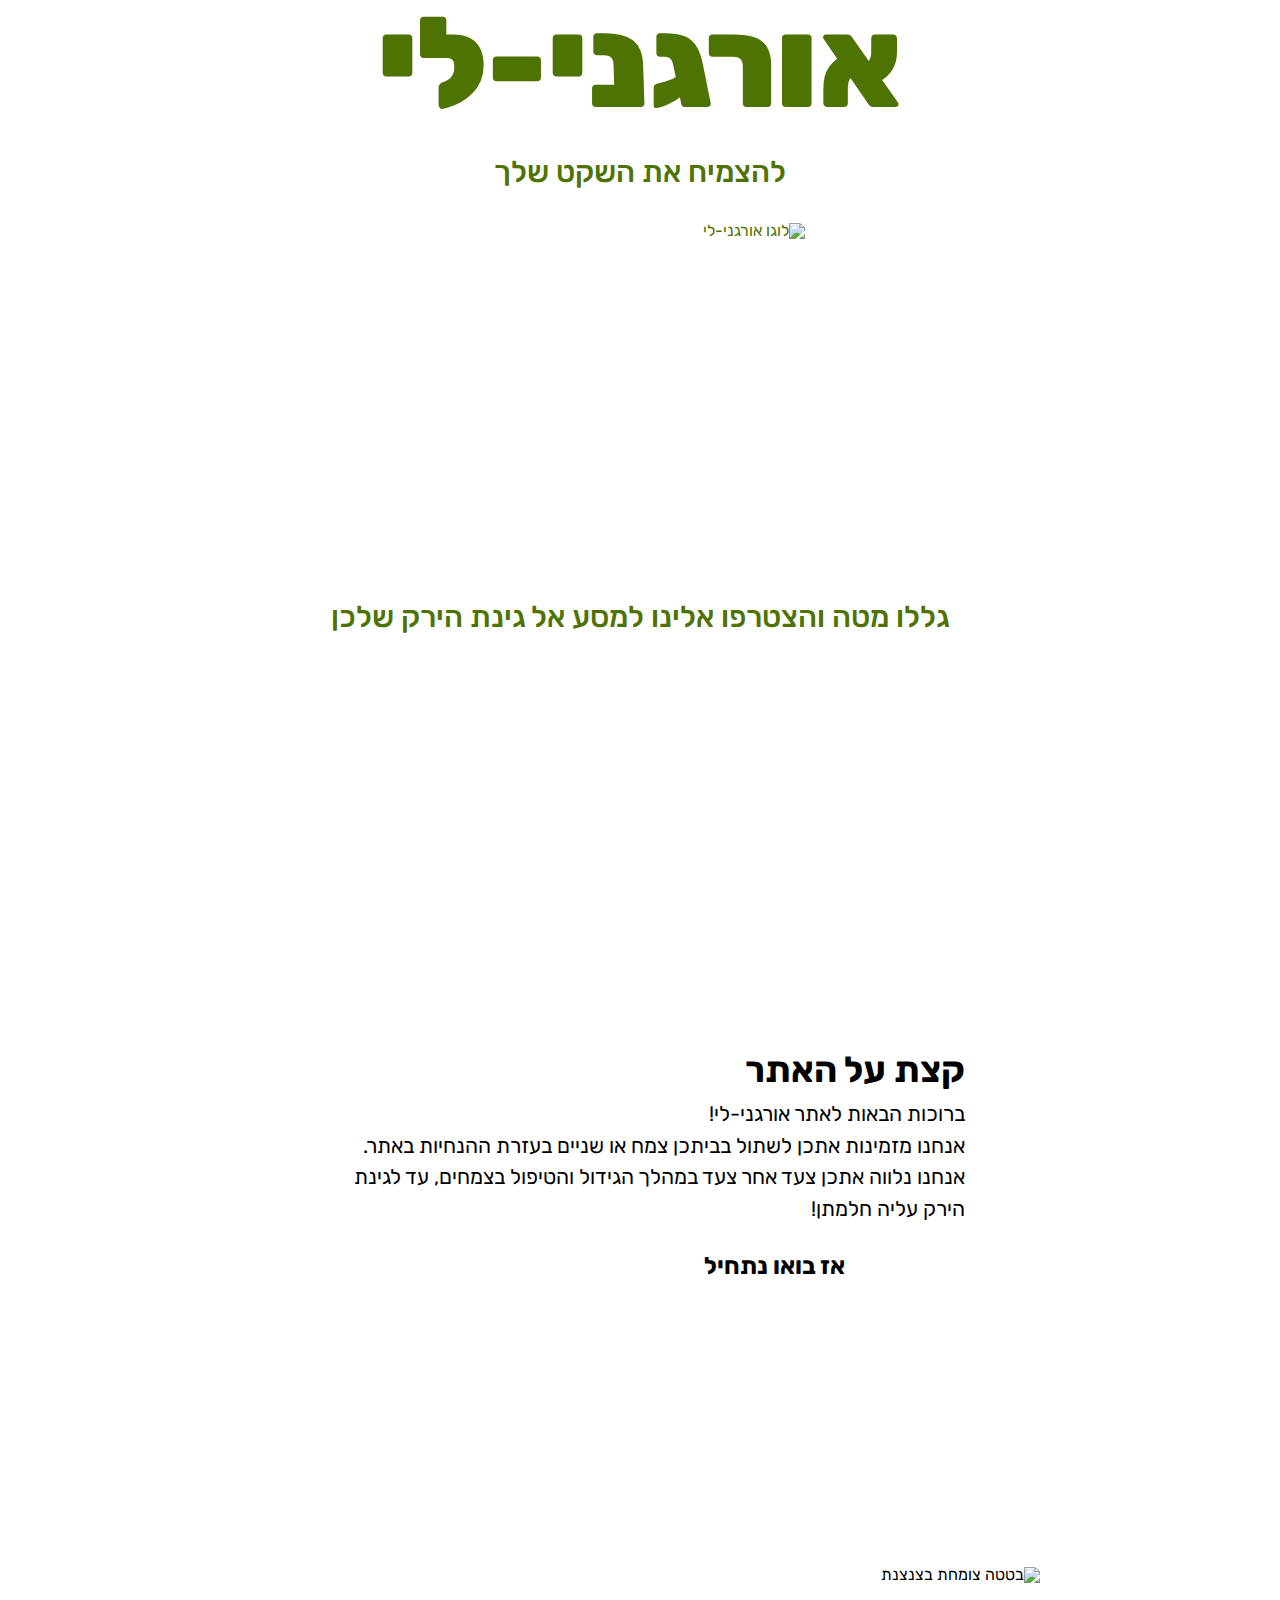
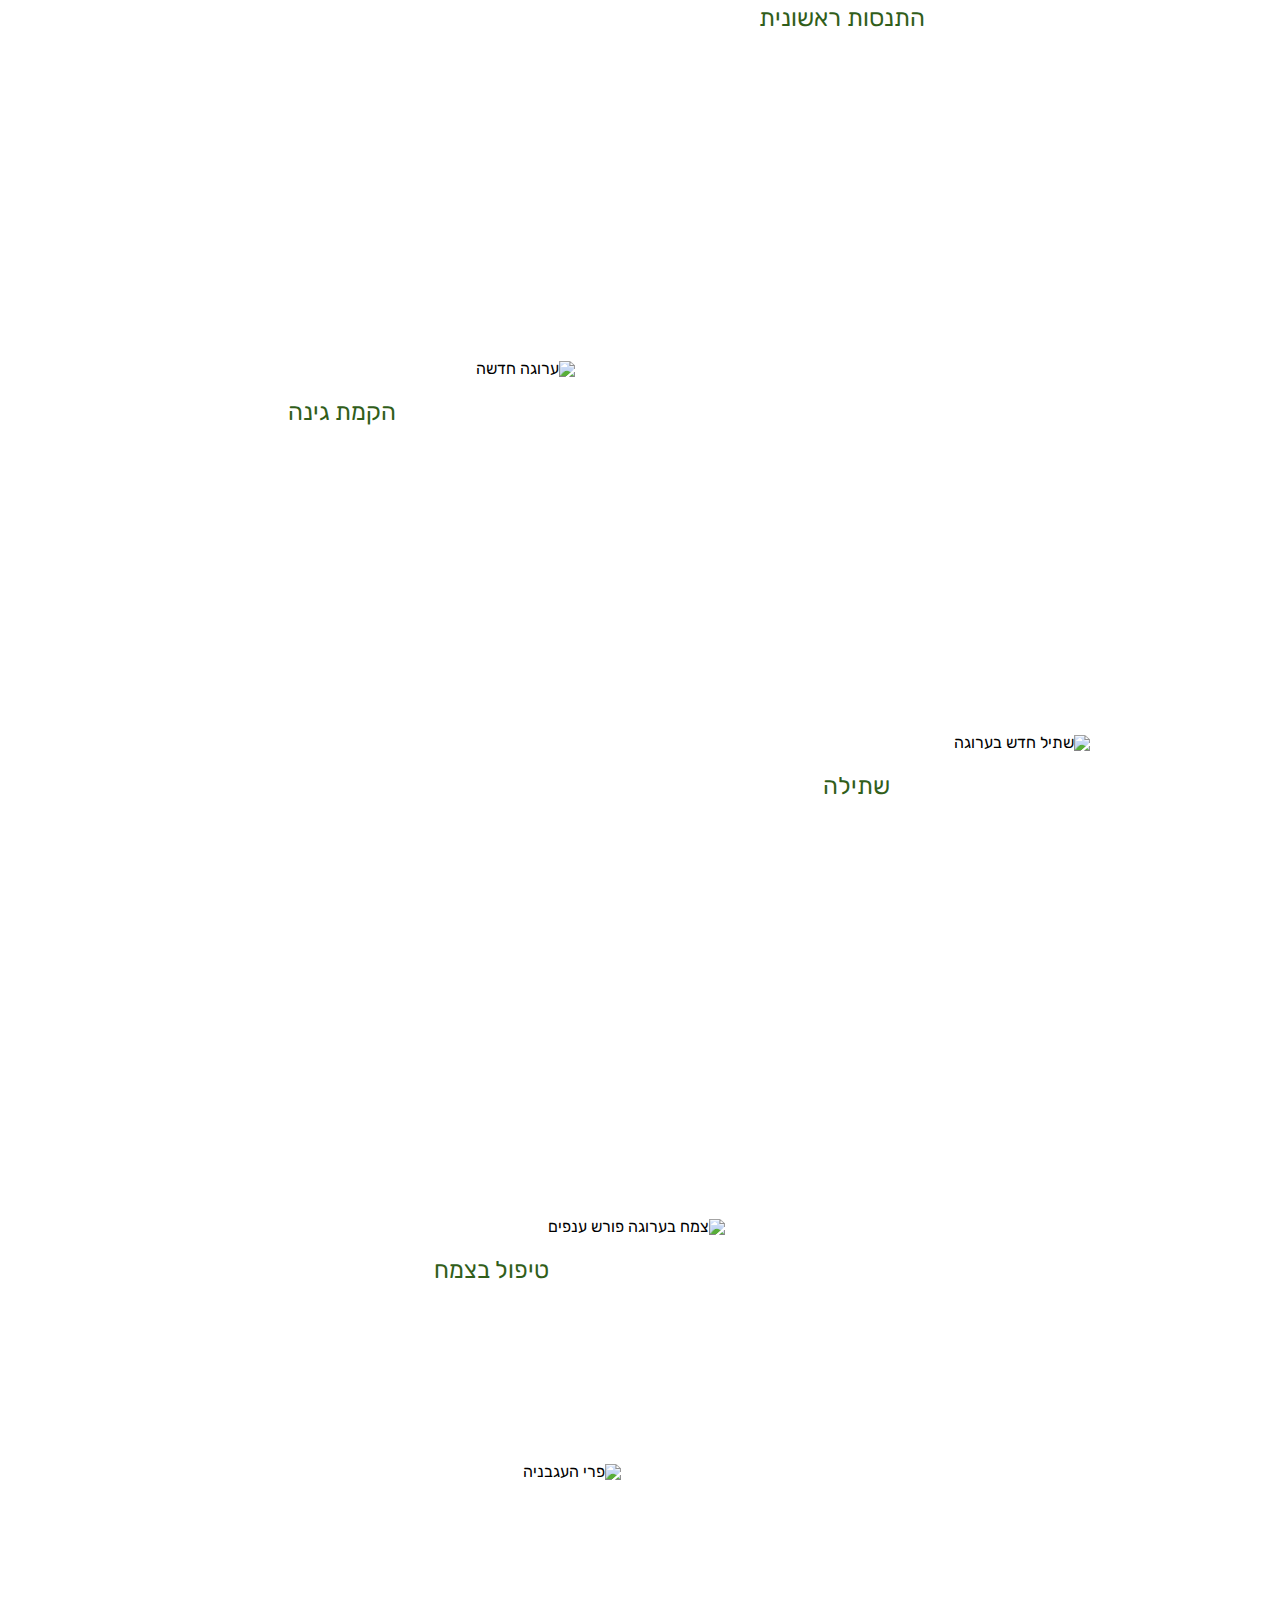
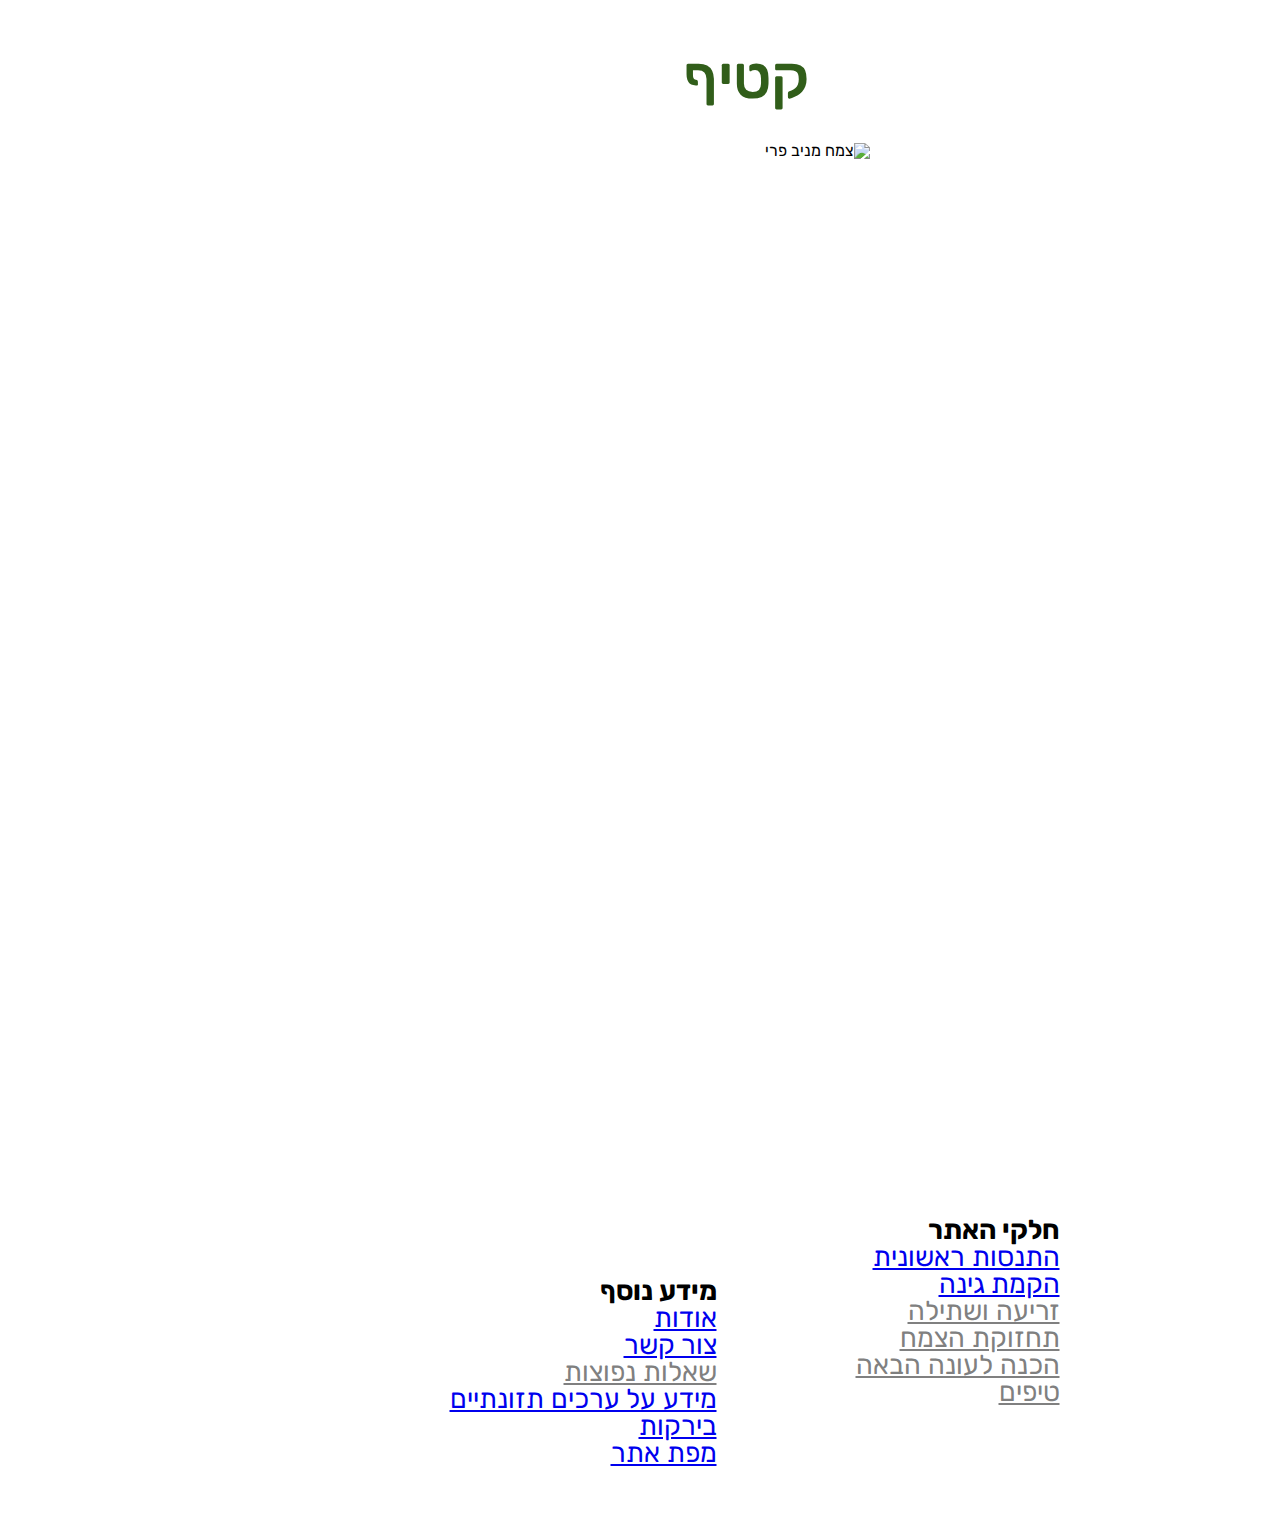
==== index.html @ f72ea9d8 "Add files via upload" ====
﻿<!doctype html>
<html lang="he">
<head>
    <meta charset="utf-8" />
    <title>אורגני-לי: עמוד הבית</title>
    <meta name="description" content="עמוד הבית של אתר אורגני-לי" />
    <meta name="keywords" content="גינה , ירק , בריא , טבעי , גידול , צמח , צמחים" />
    <meta name="author" content="אלומהאפל_עידושרמן_אופירברוך_נסטיהזלוטוחין" />
    <meta name="viewport" content="width=device-width, initial-scale=1.0, user-scalable=yes">
    <!-- CSS -->
    <link href="styles/reset.css" rel="stylesheet" />
    <link href="styles/organi-li.css" rel="stylesheet" />
    <link href="styles/homepage.css" rel="stylesheet"/>
    <link href="images/favicon.png" rel="icon"/>
    <!-- Scripts -->
    <script src="jScripts/jquery-1.12.0.min.js"></script>
    <script src="jScripts/JavaScript.js" type="text/javascript">  </script>
</head>
<body>
    <div id="container">

        <div id="layout">
        <!--This div represents the layout for the main content of the site, from the arrows with the bees to the vegetables and to the flower at the end-->
            
            <header>
                <a href="#start_of_content" id="top_tooltip">דלג לתוכן העמוד</a>

                <nav>
                    <div id="menu_corner">
                        <div>
                            <input type="checkbox" id="menu_button" aria-label="הצג / הסתר תפריט" onclick="document.getElementById('dummy_checkbox').checked = this.checked;" />
                            <label for="menu_button" title="פתח / סגור תפריט"></label>
                        </div>
                        <a href="" class="notActive toolbar_button" title="חיפוש" id="search_button2" aria-label="חיפוש"></a>
                    </div>
                    <input type="checkbox" id="dummy_checkbox" aria-label="" />
                    <div id="menu_extended">

                        <ul>
                            <li>
                                <a href="chapter_first_try.html" class="menu_corner_gap active">התנסות ראשונית</a>
                                <ul class="menu_smaller_font">
                                    <li>
                                        <a href="content_sweet_potato.html" class="active">בטטה</a>
                                    </li>
                                    <li>
                                        <a href="" class="notActive">שום</a>
                                    </li>
                                    <li>
                                        <a href="" class="notActive">בצל</a>
                                    </li>
                                    <li>
                                        <a href="" class="notActive">תפוח אדמה</a>
                                    </li>
                                    <li>
                                        <a href="" class="notActive">נענע</a>
                                    </li>
                                    <li>
                                        <a href="" class="notActive">לואיזה</a>
                                    </li>
                                    <li>
                                        <a href="" class="notActive">לימונית</a>
                                    </li>
                                    <li>
                                        <a href="" class="notActive">בזיליקום</a>
                                    </li>
                                </ul>
                            </li>

                            <li>
                                <a href="chapter_garden.html" class="active">הקמת גינה</a>
                                <ul class="menu_smaller_font">
                                    <li>
                                        <a href="" class="notActive">בחירת מיקום לערוגות</a>
                                    </li>
                                    <li>
                                        <a href="" class="notActive">בניית ערוגה</a>
                                    </li>
                                    <li>
                                        <a href="" class="notActive">מערכת השקייה לערוגות</a>
                                    </li>
                                    <li class="menu_gap">
                                        <a href="" class="notActive">בחירת מיקום לעציצים</a>
                                    </li>
                                    <li>
                                        <a href="" class="notActive">בחירת עציצים</a>
                                    </li>
                                    <li>
                                        <a href="" class="notActive">מערכת השקייה לעציצים</a>
                                    </li>
                                    <li class="menu_gap">
                                        <a href="content_trailing.html" class="active">בניית הדליות</a>
                                    </li>
                                    <li>
                                        <a href="" class="notActive">הכנת קומפוסט</a>
                                    </li>
                                    <li>
                                        <a href="" class="notActive">רעיונות לעיצוב הגינה</a>
                                    </li>
                                </ul>
                            </li>

                            <li>
                                <a href="" class="notActive">זריעה ושתילה</a>
                                <ul>
                                    <li>
                                        <a href="" class="notActive">רשימת גידולי סתיו-חורף</a>
                                    </li>
                                    <li>
                                        <a href="" class="notActive">רשימת גידולי אביב-קיץ</a>
                                    </li>
                                    <li>
                                        <a href="" class="notActive">איך להנביט</a>
                                    </li>
                                </ul>
                            </li>

                            <li>
                                <a href="" class="notActive">תחזוקת הצמח</a>
                                <ul>
                                    <li>
                                        <a href="" class="notActive">מצליבים</a>
                                    </li>
                                    <li>
                                        <a href="" class="notActive">סולניים</a>
                                    </li>
                                    <li>
                                        <a href="" class="notActive">דלועים</a>
                                    </li>
                                    <li>
                                        <a href="" class="notActive">ירקות עם תרמילים</a>
                                    </li>
                                    <li>
                                        <a href="" class="notActive">עלים</a>
                                    </li>
                                    <li>
                                        <a href="" class="notActive">תבלינים</a>
                                    </li>
                                    <li>
                                        <a href="" class="notActive">תחזוקה כללית</a>
                                    </li>
                                </ul>
                            </li>

                            <li>
                                <a href="" class="notActive">הכנה לעונה הבאה</a>
                                <ul>
                                    <li>
                                        <a href="" class="notActive">חיסול הגינה</a>
                                    </li>
                                    <li>
                                        <a href="" class="notActive">איוורור אדמה</a>
                                    </li>
                                    <li>
                                        <a href="" class="notActive">דישון</a>
                                    </li>
                                </ul>
                            </li>

                            <li>
                                <a href="" class="notActive">טיפים</a>
                                <ul class="menu_gap">
                                    <li>
                                        <a href="" class="notActive">צמחים שחייבים לגדל</a>
                                    </li>
                                </ul>
                            </li>

                            <li>
                                <div>
                                    מידע נוסף
                                </div>
                                <ul class="menu_gap">
                                    <li>
                                        <a href="about.html" class="active">אודות</a>
                                    </li>
                                    <li>
                                        <a href="contact.html" class="active">צור קשר</a>
                                    </li>
                                    <li>
                                        <a href="" class="notActive">שאלות נפוצות</a>
                                    </li>
                                    <li>
                                        <a href="infographic_nutrition.html" class="active">מידע על ערכים תזונתיים בירקות</a>
                                    </li>
                                    <li>
                                        <a href="site_map.html" class="active">מפת האתר</a>
                                    </li>
                                </ul>
                            </li>

                            <li>
                                <a href="" class="notActive">מושגים למתחילים</a>
                                <ul>
                                    <li>
                                        <a href="" class="notActive">מושגים למתחילים</a>
                                    </li>
                                </ul>
                            </li>
                        </ul>

                        <input type="button" class="button active" id="back_to_menu_start" value="בחזרה לראשית התפריט" onclick="document.getElementById('menu_button').focus();" />
                    </div>
                </nav>

                <!--<img src="images/homepage/mini-tomato.png" class="tiny_veg" id="tomato" alt="" />
    <img src="images/homepage/mini-spinach.png" class="tiny_veg" id="spinach" alt="" />
    <img src="images/homepage/mini-cucumber.png" class="tiny_veg" id="cucumber" alt="" />
    <img src="images/homepage/mini-brocoli.png" class="tiny_veg" id="brocoli" alt="" />
    <img src="images/homepage/mini-batata.png" class="tiny_veg" id="sweet_potato" alt="" />-->

                <img id="frame_right" src="images/homepage/frame_right.png" alt="" />
                <img id="frame_left" src="images/homepage/frame_left.png" alt="" />

                <section>
                    <h1>
                        אורגני-לי
                    </h1>

                    <p>
                        להצמיח את השקט שלך
                    </p>

                    <img src="images/homepage/logo.png" id="logo" title="לוגו אורגני-לי" alt="לוגו אורגני-לי" />

                    <p>
                        גללו מטה והצטרפו אלינו למסע אל גינת הירק שלכן
                    </p>

                    <a href="#start_of_content" id="arrows" aria-label="גלול לתחילת התוכן"></a>
                </section>
            </header>

            <main>
                <article>
                    <!--Islands of Content-->
                    <div class="island_large" id="start_of_content">
                        <div>
                            <h2>
                                קצת על האתר
                            </h2>

                            <p>
                                ברוכות הבאות לאתר אורגני-לי!
                                <br />
                                אנחנו מזמינות אתכן לשתול בביתכן צמח או שניים בעזרת ההנחיות באתר.
                                <br />
                                אנחנו נלווה אתכן צעד אחר צעד במהלך הגידול והטיפול בצמחים, עד לגינת הירק עליה חלמתן!
                            </p>

                            <div id="letsgo">
                                אז בואו נתחיל
                                <a href="#island1" title="גלול לפרק הראשון" aria-label="גלול לפרק הראשון"></a>
                            </div>
                        </div>
                    </div>

                    <div class="island" id="island1">
                        <!--Image-->
                        <img src="images/homepage/batata_jar.png" id="batata" title="בטטה צומחת בצנצנת" alt="בטטה צומחת בצנצנת"/>

                        <!--Button-->
                        <h2><a href="chapter_first_try.html" class="button active" id="step1">התנסות ראשונית</a></h2>
                    </div>

                    <div class="island" id="island2">
                        <!--Image-->
                        <img src="images/homepage/step1.png" title="ערוגה חדשה" alt="ערוגה חדשה" />

                        <!--Button-->
                        <h2><a href="chapter_garden.html" class="button active" id="step2">הקמת גינה</a></h2>
                    </div>

                    <div class="island" id="island3">
                        <!--Image-->
                        <img src="images/homepage/step2.png" title="שתיל חדש בערוגה" alt="שתיל חדש בערוגה" />

                        <!--Button-->
                        <h2><a href="" class="button notActive" id="step3">שתילה</a></h2>
                    </div>

                    <div class="island" id="island4" name="island4">
                        <!--Image-->
                        <img src="images/homepage/step3.png" title="צמח בערוגה פורש ענפים" alt="צמח בערוגה פורש ענפים" />

                        <!--Button-->
                        <h2><a href="" class="button notActive" id="step4">טיפול בצמח</a></h2>
                    </div>

                    <div class="island" id="finalisland">
                        <h2 class="island_header" id="finalstep">
                            קטיף                            
                        </h2>

                        <!--Images-->
                        <img id="laststep" src="images/homepage/step4.png" title="צמח מניב פרי" alt="צמח מניב פרי" />
                        <img id="holytomato" src="images/homepage/holytomato.png" title="פרי העגבניה" alt="פרי העגבניה" />

                    </div>
                </article>
            </main>
        </div>

        <footer>

            

            <div id="footer_image">
                
                <a href="#" class="arrow" title="חזרה לראשית העמוד" aria-label="חזרה לראשית העמוד"></a>

                <div id="footer_container">

                    <div id="footer_text_tall" class="footer_text">
                        <h3>חלקי האתר</h3>
                        <ul>
                            <li>
                                <a href="chapter_first_try.html">התנסות ראשונית</a>
                            </li>
                            <li>
                                <a href="chapter_garden.html">הקמת גינה</a>
                            </li>
                            <li>
                                <a href="" class="notActive">זריעה ושתילה</a>
                            </li>
                            <li>
                                <a href="" class="notActive">תחזוקת הצמח</a>
                            </li>
                            <li>
                                <a href="" class="notActive">הכנה לעונה הבאה</a>
                            </li>
                            <li>
                                <a href="" class="notActive">טיפים</a>
                            </li>
                        </ul>
                    </div>

                    <div id="footer_text_wide" class="footer_text">
                        <h3>מידע נוסף</h3>
                        <ul>

                            <li>
                                <a href="about.html">אודות</a>
                            </li>
                            <li>
                                <a href="contact.html">צור קשר</a>
                            </li>
                            <li>
                                <a href="" class="notActive">שאלות נפוצות</a>
                            </li>
                            <li>
                                <a href="infographic_nutrition.html">מידע על ערכים תזונתיים בירקות</a>
                            </li>
                            <li>
                                <a href="site_map.html">מפת אתר</a>
                            </li>
                        </ul>
                    </div>

                    <div class="footer_links">
                        <a href="" class="footer_icon notActive" id="facebook" aria-label="פייסבוק"></a>
                        <a href="" class="footer_icon notActive" id="instagram" aria-label="אינסטגרם"></a>
                        <a href="" class="footer_icon notActive" id="whatsapp" aria-label="whatsapp"></a>
                    </div>
                </div>

            </div>

        </footer>
    </div>
</body>
</html>
---- styles/organi-li.css ----
﻿/*Fonts*/

@font-face{
    font-family: 'Rubik';
    src: url('../fonts/Rubik-VariableFont_wght.eot');
    src: url('../fonts/Rubik-VariableFont_wght.eot?#iefix') format('embedded-opentype') , url('../fonts/Rubik-VariableFont_wght.ttf') format('truetype');
}

@font-face {
    font-family: 'Rubik Medium';
    src: url("../fonts/Variants/Rubik-Medium.eot");
    src: url("../fonts/Variants/Rubik-Medium.eot?#iefix") format('embedded-opentype'), url("../fonts/Variants/Rubik-Medium.ttf") format('truetype');
}

@font-face {
    font-family: 'Rubik Light';
    src: url("../fonts/Variants/Rubik-Light.eot");
    src: url("../fonts/Variants/Rubik-Light.eot?#iefix") format('embedded-opentype'), url("../fonts/Variants/Rubik-Light.ttf") format('truetype');
}

@font-face {
    font-family: 'Rubik Bold';
    src: url("../fonts/Variants/Rubik-Bold.eot");
    src: url("../fonts/Variants/Rubik-Bold.eot?#iefix") format('embedded-opentype'), url("../fonts/Variants/Rubik-Bold.ttf") format('truetype');
}

@font-face{
    font-family: 'Rubik Black';
    src: url("../fonts/Variants/Rubik-Black.eot");
    src: url("../fonts/Variants/Rubik-Black.eot?#iefix") format('embedded-opentype') , url("../fonts/Variants/Rubik-Black.ttf") format('truetype');
}

/*Basic Settings*/

body {
    direction: rtl;
    background-image: url("../images/background.png");
}

#container {
    width: 1280px;    
    margin: 0 auto;
}

.notActive{
    cursor: not-allowed;
    color: grey;
}

h1,h2,h3,p,div,li,a{
    font-family: Rubik;
}

/*Top Toolbar*/
/*Note: for menu and search icon graphics, please look in the Icon category*/

#top_toolbar {
    display: block;
    position: relative;
    background-image: url("../images/general/top_toolbar.png");
    width: 1283px;
    height: 131px;
    margin: 0 auto;
}

    #top_toolbar nav {
        display: flex;
        position: relative;
        width: 200px;
        margin-top: 15px;
        float: right;
        align-items: center;
    }

/*Navigation: Skip to Content*/

    #toolbar_skiptocontent {
        display: inline-block;
        position: relative;
        float: right;
        width: 95px;
        height: 94px;
    }

#toolbar_skiptocontent a {
    position: relative;
    display: block;
    width: 1px;
    height: 1px;
    overflow: hidden;
}

    #toolbar_skiptocontent a:focus, #toolbar_skiptocontent a:active {
        background-image: url("../images/general/skiptocontent.png");
        width: 95px;
        height: 94px;
        line-height: 2;
        font-size: 19px;
        overflow: visible;
    }

/*Signpost: logo, sitename, and slogan*/

#signpost{
    display: inline-block;
    position: relative;
    margin-top: 15px;
    margin-right: 250px;
}

#toolbar_logo {
    position: relative;
    display: inline-block;
    background-image: url("../images/general/toolbar_logo.png");
    width: 79px;
    height: 90px;
}

#sitename {
    position: relative;
    display: inline-block;
    top: -20px;
    text-align: center;
    color: #315E1A;
}

#sitename a {
    font-family: 'Rubik Bold';
    font-size: 36px;
    font-weight: 400;
    text-decoration: none;
}

    #sitename a:visited {
        color: #315E1A;
    }

    #signpost p {
        font-family: Rubik Light;
        font-size: 21px;
    }

#top_toolbar #search_button {
    position: relative;
    display: inline-block;
    float: left;
    margin-left: 20px;
    margin-top: 35px;
}

/*Breadcrumbs*/

#breadcrumbs {
    display: block;
    margin-top: 25px;
    margin-bottom: 25px;
}

#breadcrumbs ol{
    margin-right: 110px;
}

#breadcrumbs li{
    display: inline;
    font-size: 21px;
}
#breadcrumbs li+li::before{
    content: ">";
}

/*Header*/

main h1{
    font-family: 'Rubik Bold';
    font-size: 44px;
}

/*Buttons*/

.button, .big_button, .arrow_button , .arrow_button_small{
    color: #315E1A;
    text-decoration: none;
    background-repeat: no-repeat;
}

/*Basic Button*/
.button {
    background-image: url("../images/general/button_notpressed.png");
    width: 213px;
    height: 54px;
    text-align: center;
    line-height: 50px;
    font-size: 24px;
}

    .button.active:hover, .button.active:focus {
        background-image: url("../images/general/button_pressed.png");
        color: #F5E467;
    }

/*Big Button*/
.big_button{
    background-image: url("../images/general/big_button_notpressed.png");
    width: 260px;
    height: 259px;
    text-align: center;
    display: inline-block;
}

    .big_button.active:hover , .big_button.active:focus{
        background-image: url("../images/general/big_button_pressed.png");
        color: #F5E467;
    }

/*Arrow*/

.arrow{
    background-image: url("../images/general/arrow_notpressed.png");
    display: block;
    width: 135px;
    height: 85px;
}

    .arrow:hover , .arrow:focus{
        background-image: url("../images/general/arrow_pressed.png");
    }

.arrow.left{
    transform: rotate(-90deg);
}

.arrow.right{
    transform: rotate(90deg);
}

.arrow.down{
    transform: rotate(180deg);
}

/*Arrow Button Big*/

.arrow_button{
    display: inline-block;
    background-image: url("../images/general/arrowbutton_big_notpressed.png");
    width: 248px;
    height: 67px;
    line-height: 2.3;
    font-size: 27px;
    text-indent: 30px;
}

    .arrow_button:hover, .arrow_button:focus {
        background-image: url("../images/general/arrowbutton_big_pressed.png");
        color: #F5E467;
    }

/*Small Arrow Button*/

.arrow_button_small {
    display: inline-block;
    background-image: url("../images/general/arrowbutton_small_notpressed.png");
    width: 209px;
    height: 57px;
    line-height: 2.3;
    font-size: 23px;
    text-indent: 20px;
    text-decoration: none;
}

    .arrow_button_small:hover, .arrow_button_small:focus {
        background-image: url("../images/general/arrowbutton_small_pressed.png");
        color: #F5E467;
    }

/*Social Icons*/
#facebook, #instagram, #whatsapp {
    width: 88px;
    height: 88px;
    display: block;
}
/*Facebook*/
#facebook {
    background-image: url("../images/general/icon_facebook_notpressed.png");
}

    #facebook:hover, #facebook:focus {
        background-image: url("../images/general/icon_facebook_pressed.png");
    }

/*Instagram*/
#instagram {
    background-image: url("../images/general/icon_instagram_notpressed.png");
}

    #instagram:hover, #instagram:focus {
        background-image: url("../images/general/icon_instagram_pressed.png");
    }

/*Whatsapp*/
#whatsapp {
    background-image: url("../images/general/icon_whatsapp_notpressed.png");
}

    #whatsapp:hover, #whatsapp:focus {
        background-image: url("../images/general/icon_whatsapp_pressed.png");
    }

/*Menu*/

/*Menu Button*/

#top_toolbar #menu_button {
    background: url("../images/general/menu_icon.png") no-repeat;
    width: 73px;
    height: 67px;
    border: none;
    margin-right: 15px;
}

    #top_toolbar #menu_button:hover, #top_toolbar #menu_button:active, #top_toolbar #menu_button:focus {
        background: url("../images/general/menu_icon_pressed.png") no-repeat;
    }

#menu_extended_corner #menu_exit_button{
    background: url("../images/general/x_notpressed.png");
    width: 62px;
    height: 62px;
    margin-bottom: 15px;
    border: none;
}

    #menu_extended_corner #menu_exit_button:hover, #menu_extended_corner #menu_exit_button:active, #menu_extended_corner #menu_exit_button:focus{
        background: url("../images/general/x_pressed.png");
    }

/*Search Button*/
#search_button {
    display: block;
    background-image: url("../images/general/search_icon.png");
    width: 46px;
    height: 57px;
}

#search_button:hover, #search_button:active, #search_button:focus {
    background-image: url("../images/general/search_icon_pressed.png");
}

.toolbar_button {
    position: relative;
    display: block;
    background: none;
}

#search_button2 {
    display: block;
    background-image: url("../images/general/search_icon.png");
    width: 46px;
    height: 57px;
}

    #search_button2:hover , #search_button2:focus, #search_button2:active {
        background-image: url("../images/general/search_icon_pressed.png");
    }

/*Extended Menu*/

#dummy_checkbox {
    display: none;
}

/*Background*/

#dummy_checkbox:checked ~ #menu_extended {
    position: fixed;
    display: flex;
    background: url("../images/menu.png") no-repeat;
    width: 1280px;
    height: 637px;
    z-index: 10;
}

#menu_extended > ul {
    position: absolute;
    width: 1px;
    height: 1px;
    display: none;
}

/*Corner*/

#menu_extended_corner{
    display: none;
}

#dummy_checkbox:checked ~ #menu_extended #menu_extended_corner {
    position: fixed;
    display: flex;
    flex-direction: column;
    justify-content: center;
    align-items: center;
    background-image: url("../images/homepage/menu_background.png");
    width: 114px;
    height: 200px;
    float: right;
    margin-top: 15px;
    z-index: 99;
}

/*Categories*/

#dummy_checkbox:checked ~ #menu_extended > ul {
    position: fixed;
    display: flex;
    flex-direction: row;
    width: 1280px;
    height: 637px;
    flex-wrap: wrap;
    margin-right: 7px;
    list-style: none;
}

    #dummy_checkbox:checked ~ #menu_extended > ul > li {
        display: flex;
        flex-wrap: wrap;
        flex-direction: column;
        align-items: center;
        width: 318px;
        height: 320px;
    }

        #dummy_checkbox:checked ~ #menu_extended > ul > li > div , #dummy_checkbox:checked ~ #menu_extended > ul > li > a {
            width: 250px;
            font-size: 38px;
            text-align: center;
            line-height: 1.0;
            margin-top: 10px;
            margin-bottom: 10px;
        }

        /*Link Lists*/

        #dummy_checkbox:checked ~ #menu_extended > ul > li > ul {
            display: flex;
            flex-direction: column;
            justify-content: center;
            align-items: center;
            width: 318px;
            line-height: 1.5;
            font-size: 21px;
            list-style: none;
        }

        #dummy_checkbox:checked ~ #menu_extended > ul > li:hover > ul > li > a, #dummy_checkbox:checked ~ #menu_extended > ul > li:active > ul > li > a {
            opacity: 1;
        }

        #dummy_checkbox:checked ~ #menu_extended > ul > li > ul > li > a {
            display: block;
            width: 290px;
            text-align: center;
            justify-content: center;
            opacity: 0;
        }

            #dummy_checkbox:checked ~ #menu_extended > ul > li > ul > li > a:hover, #dummy_checkbox:checked ~ #menu_extended > ul > li > ul > li > a:focus, #dummy_checkbox:checked ~ #menu_extended > ul > li > ul > li > a:active {
                opacity: 1;
            }

            #dummy_checkbox:checked ~ #menu_extended > ul > li > ul > li > a.active:hover, #dummy_checkbox:checked ~ #menu_extended > ul > li > ul > li > a.active:focus, #dummy_checkbox:checked ~ #menu_extended > ul > li > ul > li > a.active:active {
                background-color: rgb(255, 255, 255, 0.4);
            }

#dummy_checkbox:checked ~ #menu_extended a.active , #dummy_checkbox:checked ~ #menu_extended a.active:visited {
    color: black;
    /*text-decoration: none;*/
}

/*Back to Menu Start*/

#back_to_menu_start {
    display: none;
}

#dummy_checkbox:checked ~ #menu_extended #back_to_menu_start {
    display: inline-flex;
    position: fixed;
    float: left;
    background-color: transparent;
    border: none;
    cursor: pointer;
    opacity: 0;
    font-size: 21px;
    margin-right: 530px;
    margin-top: 300px;
}

#dummy_checkbox:checked ~ #menu_extended #back_to_menu_start:focus, #dummy_checkbox:checked ~ #menu_extended #back_to_menu_start:active {
    opacity: 1;
}

/*Miscellaneous*/

li.menu_gap { /*gaps inside link lists*/
    margin-top: 10px;
}

#menu_extended ul.menu_gap { /*gap between head link and link list*/
    margin-top: 38px;
}

a.menu_corner_gap {
    margin-right: 50px;
}

ul.menu_smaller_font li {
    font-size: 17px;
}

/*Aside*/

aside {
    margin-top: 100px;
    margin-bottom: 100px;
    font-size: 24px;
}

aside.for_more {
    margin-right: 200px;
}

/*Footer*/

/*Footer Toolbar*/

#footer_toolbar{
    display: block;
    position: relative;
    background-image: url("../images/general/footer.png");
    width: 1285px;
    height: 282px;
}

    #footer_toolbar .footer_text{
        display: inline-block;
        position: relative;
        font-size: 24px;
        margin-top: 35px;
    }

    #footer_toolbar h3{
        font-family: 'Rubik Bold';
        font-size: 24px;
        margin-bottom: 10px;
    }

        #footer_toolbar .footer_text ul{
            list-style: none;
        }

#footer_left {
    float: left;
    margin-left: 100px;
}

#footer_right {
    float: right;
    margin-right: 100px;
}

.footer_links {
    display: inline-block;
    position: relative;
    float: left;
}

.footer_icon {
    display: block;
    margin-left: 25px;
    margin-top: 25px;
}
---- styles/homepage.css ----
﻿/*Layout - arrows, bees, vegetables & flower*/

#layout{
    background-image: url("../images/homepage/layout.png");
    height: 3832px;
    margin: 0 auto;
}

/*Header*/

header {
    color: #4E7302;
}

    header p {
        font-family: Rubik Medium;
        font-size: 30px;
        /*font-weight: 400;*/
        text-align: center;
    }

h1{
    font-family: Rubik Black;
    font-size: 127px;
    /*font-weight: 900;*/
    text-align: center;
    margin-bottom: 30px;
    /*gif additions*/
    height: 127px;
    
}

#logo{
    display: block;
    margin-right: 475px;
    margin-left: auto;
    margin-top: 36px;
    margin-bottom: 24px;
    width: 302px;
    height: 355px;
}

/*Skip to Content*/

#top_tooltip {
    position: absolute;
    display: block;
    margin-right: 125px;
    width: 1px;
    height: 1px;
    overflow: hidden;
}

    #top_tooltip:focus, #top_tooltip:active {
        background-image: url("../images/homepage/top_tooltip.png");
        width: 161px;
        height: 56px;
        text-align: center;
        line-height: 2;
        overflow: visible;
    }

/*Menu*/

/*Menu Button*/

#menu_corner #menu_button {
    position: absolute;
    width: 1px;
    height: 1px;
    overflow: hidden;
    clip: rect(1px 1px 1px 1px);
}

    #menu_corner #menu_button:focus + label {
        outline: #000000 solid 1px;
        box-shadow: 0 0px 8px #FFFFFF;
    }

    #menu_corner #menu_button:not(:checked) + label {
        display: block;
        position: relative;
        width: 73px;
        height: 67px;
        background: url("../images/general/menu_icon.png") no-repeat;
    }

    #menu_corner #menu_button:not(:checked):hover + label, #menu_button:not(:checked):focus + label {
        background: url("../images/general/menu_icon_pressed.png") no-repeat;
    }

    #menu_corner #menu_button:checked + label {
        display: block;
        position: relative;
        width: 62px;
        height: 62px;
        background: url("../images/general/x_notpressed.png") no-repeat;
    }

    #menu_corner #menu_button:checked:hover + label, #menu_button:checked:focus + label {
        background: url("../images/general/x_pressed.png") no-repeat;
    }

/*Corner*/

#menu_corner {
    position: fixed;
    display: flex;
    flex-direction: column;
    justify-content: center;
    align-items: center;
    background-image: url("../images/homepage/menu_background.png");
    width: 114px;
    height: 200px;
    float: right;
    margin-top: 15px;
    z-index: 99;
}

    #menu_corner > div { /*this is the div surrounding the menu button*/
        width: 73px;
        height: 67px;
        display: flex;
        justify-content: center;
        align-items: center;
        margin-bottom: 10px;
    }

.toolbar_button {
    position: relative;
    display: block;
    margin: 0 auto;
    margin-bottom: 10px;
    background: none;
}

/*Frames*/
#frame_left, #frame_right {
    position: relative;
    top: 0px;
    z-index: 0;
}

#frame_left{
    float: left;
    left: -20px;
}

#frame_right{
    float: right;
    right: -20px;
}

/*Down Arrows*/

#arrows {
    background-image: url("../images/homepage/arrows_notpressed.png");
    width: 164px;
    height: 180px;
    display: block;
    right: 15px;
    margin-right: 570px;
    margin-left: auto;
    margin-top: 20px;
}

    #arrows:hover , #arrows:focus{
        background-image: url("../images/homepage/arrows_pressed.png");
    }

/*Islands of Content*/

/*Large Island*/

.island_large {
    background-image: url("../images/homepage/large_island.png");
    width: 839px;
    height: 450px;
    margin: 0 auto;
    margin-top: 120px;
}

#start_of_content > div {
    position: relative;
    margin: 0 auto;
    top: 100px;
    width: 650px;
}

#start_of_content h2{
    font-size: 36px;
    font-family: Rubik Bold;
}

#start_of_content p{
    margin-top: 10px;
    font-size: 21px;
    line-height: 1.5;
}

#letsgo{
    font-family: Rubik Bold;
    font-size: 24px;
    margin-right: 120px;
    margin-top: 30px;
}

#letsgo a{
    display: block;
    background-image: url("../images/homepage/letsgo_notpressed.png");
    width: 84px;
    height: 55px;
    margin-top: 10px;
    margin-right: 26px;
    margin-left: auto;
}

#letsgo a:hover , #letsgo a:focus{
    background-image: url("../images/homepage/letsgo_pressed.png");
}

/*Normal Islands*/

.island {
    display: block;
    position: relative;
    background-image: url("../images/homepage/island.png");
    width: 467px;
    height: 479px;
}

    .island > img {
        position: relative;
        display: block;
        margin: 0 auto;
        top: 90px;
        right: -20px;
    }

    #batata{
        margin-right: 0;
        margin-left: 0;
        right: 15px;
    }

    .island .button {
        position: relative;
        display: block;
        bottom: -100px;
        right: -20px;
        margin: 0 auto;
        font-weight: 400;
    }

#island1{
    margin-right: 225px;
    margin-left: auto;
    margin-top: 75px;
}

#island2{
    margin-right: 725px;
    margin-left: auto;
    margin-top: -85px;
}

#island3{
    margin-right: 210px;
    margin-left: auto;
    margin-top: -105px;
}

#island4{
    margin-top: 5px;
    margin-right: 575px;
    margin-left: auto;
}

#finalisland{
    margin-right: 335px;
    margin-left: auto;
    top: -20px;
}

/*Final Island Content*/

.island_header {
    position: relative;
    display: block;
    top: 30px;
    font-family: Rubik Medium;
    font-weight: 400;
    text-indent: 135px;
    line-height: 2;
    font-size: 60px;
    color: #315E1A;
}

#laststep {
    position: relative;
    display: block;
    top: 35px;
    margin-right: 95px;
    margin-left: 0;
}

#holytomato {
    position: relative;
    display: block;
    float: left;
    top: -260px;
    margin-left: 25px;
}

/*Footer*/

footer a.arrow{
    position: relative;
    float: left;
}

#footer_image {
    position: relative;
    display: flex;
    flex-direction: column;
    align-items: flex-end;
    margin: 0 auto;
    background-image: url("../images/homepage/footer.png");
    width: 1145px;
    height: 885px;
}

#footer_container {
    position: relative;
    display: flex;
    justify-content: center;
    align-items: flex-end;
    height: 880px;
    width: 1145px;
}

    #footer_container div.footer_text {
        display: inline-block;
        position: relative;
        margin-right: 95px;
        color: black;
    }

    div.footer_text h3{
        font-family: Rubik Bold;
        font-size: 27px;
        margin-top: 40px;
        margin-right: 25px;
    }

    div.footer_text li{
        list-style: none;
        font-size: 27px;
        margin-right: 25px;
    }

#footer_text_tall{
    background-image: url("../images/homepage/footer_tall.png");
    width: 248px;
    height: 340px;
}

#footer_text_wide{
    background-image: url("../images/homepage/footer_wide.png");
    width: 328px;
    height: 279px;
}

.footer_links{
    margin-right: 200px;
    margin-bottom: 25px;
}

.footer_icon {
    display: block;
    margin-left: 25px;
    margin-top: 25px;
}
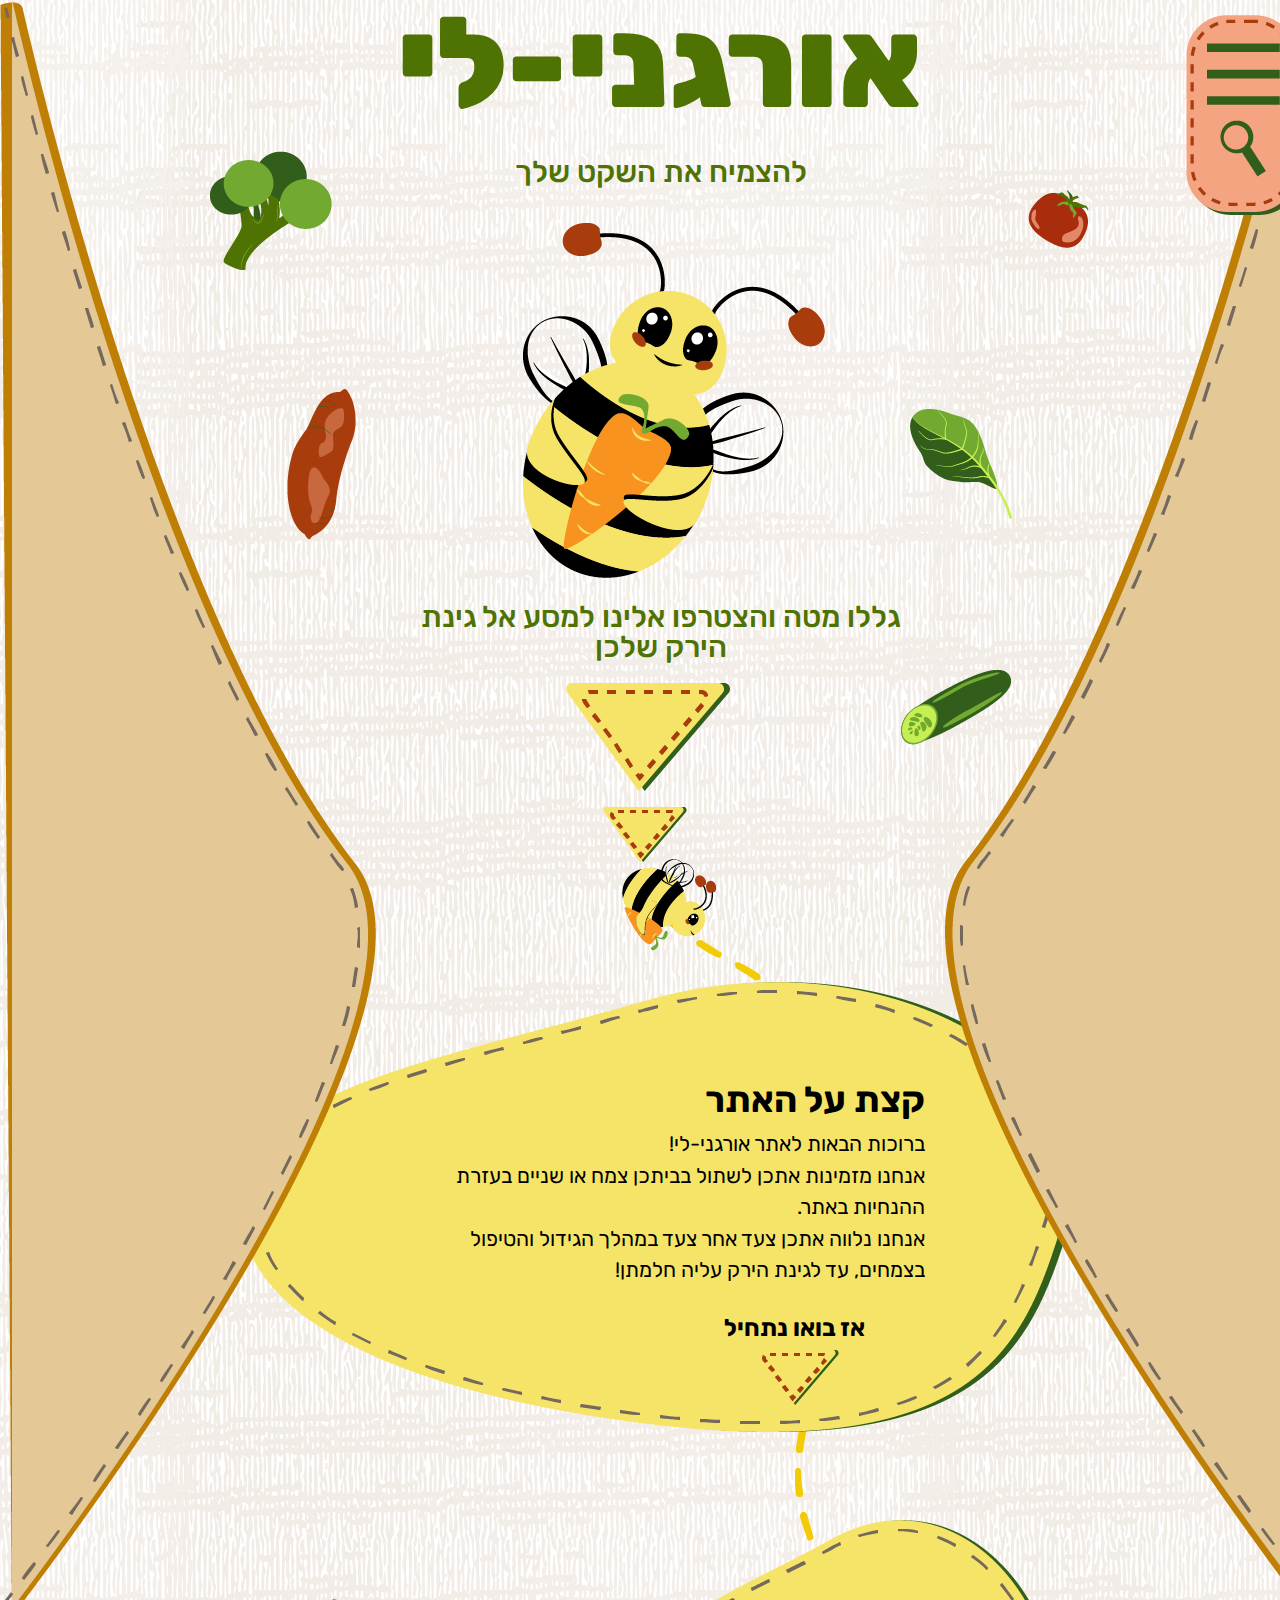
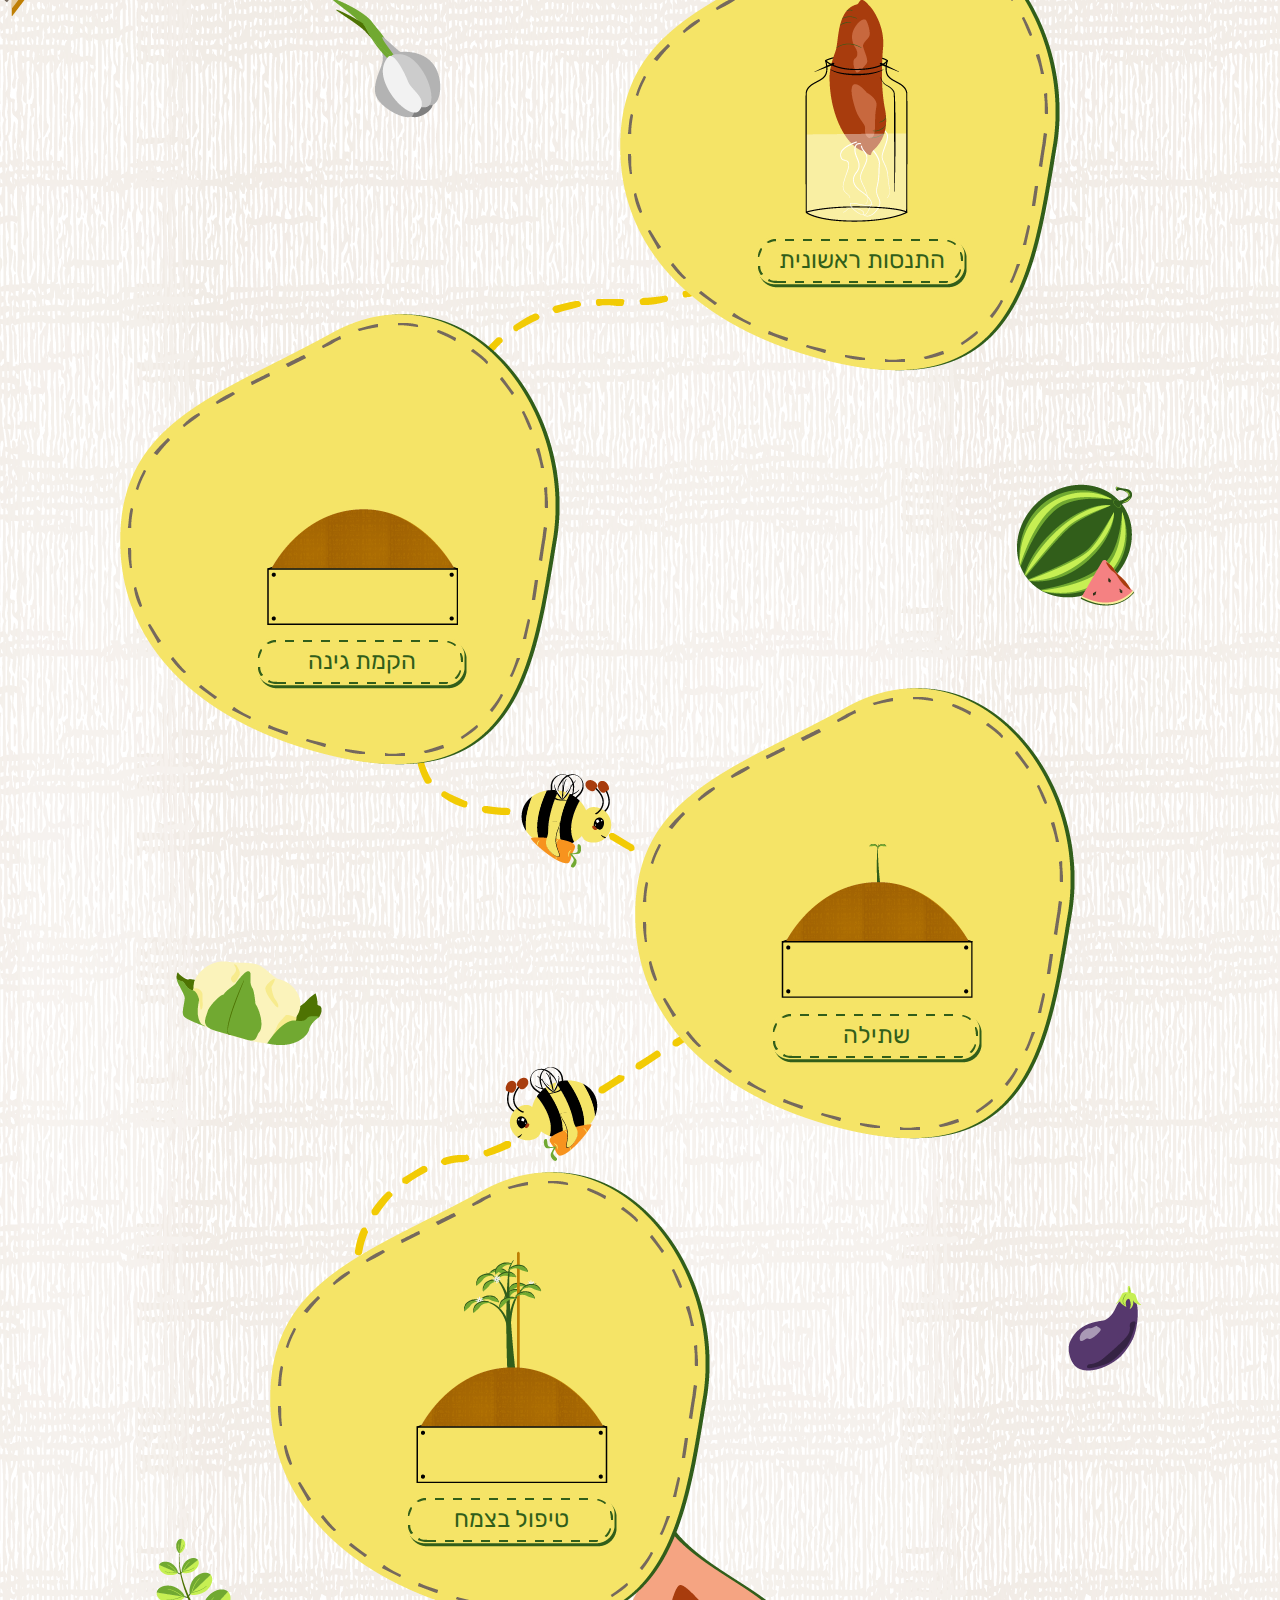
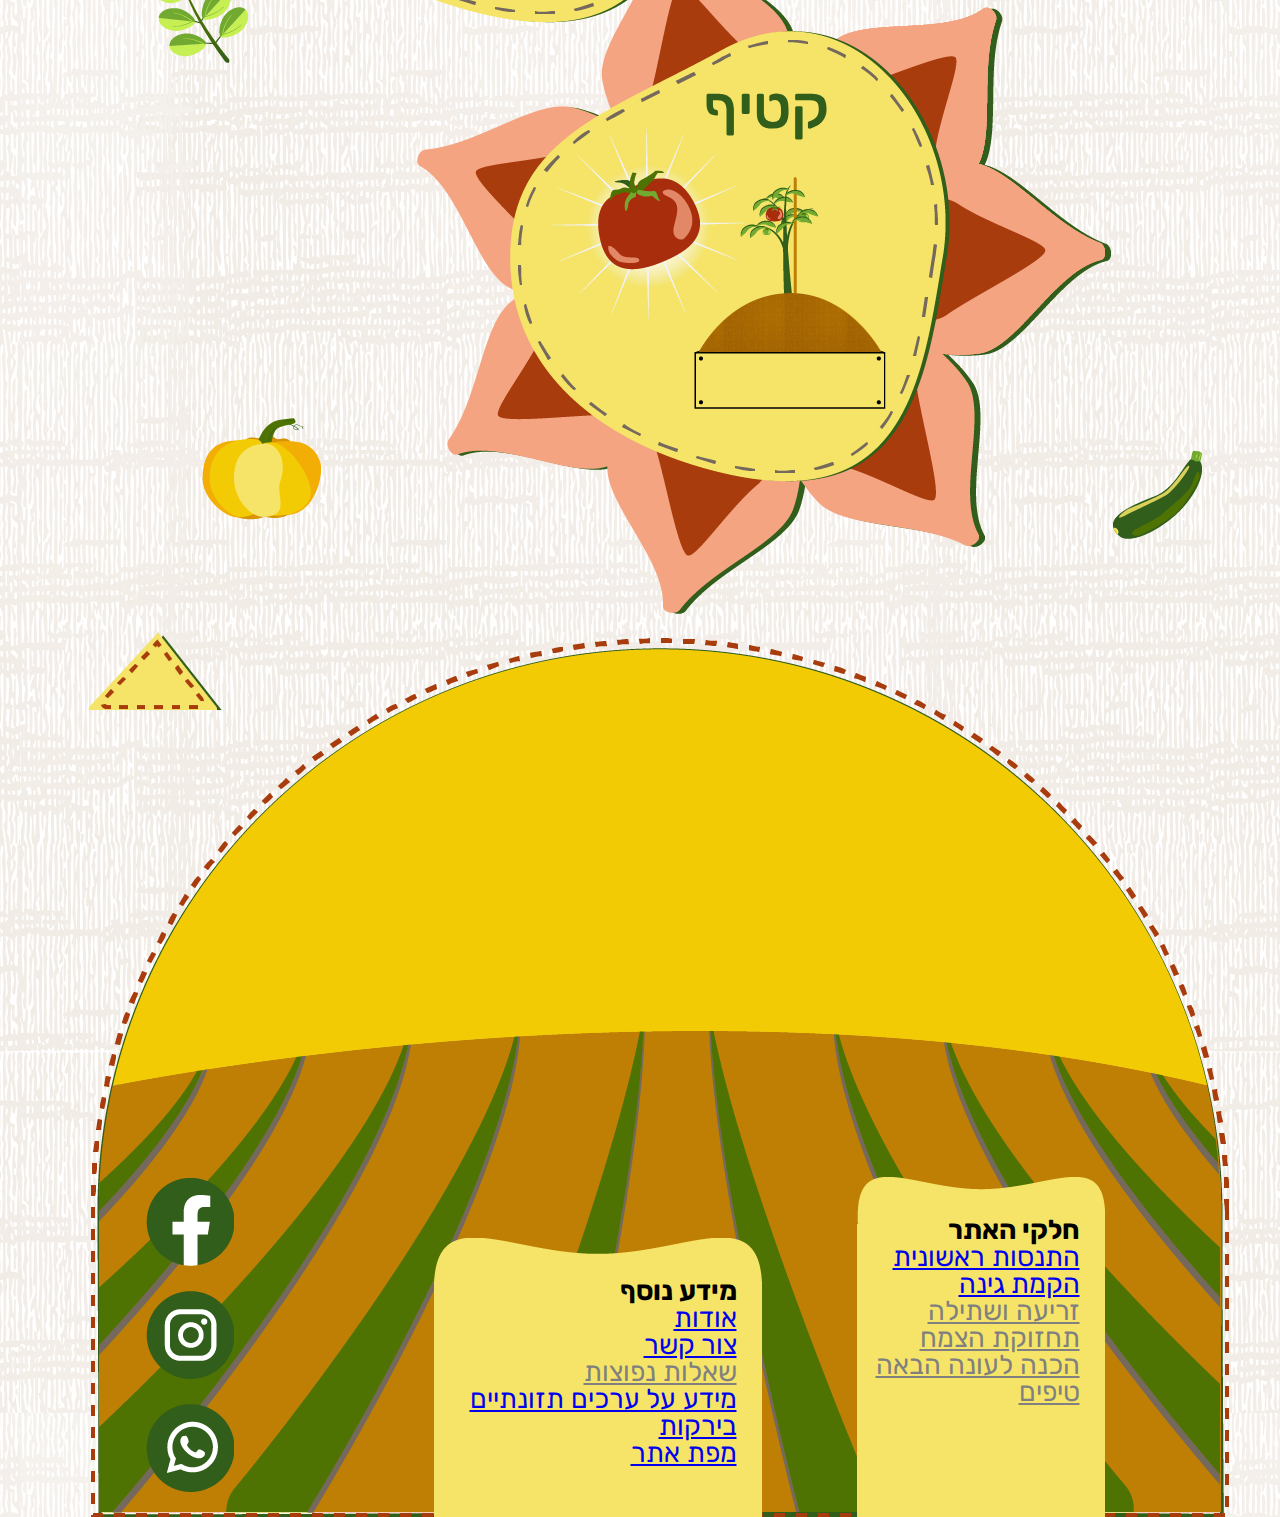
==== commit ce1e10f0: "Add files via upload" ====
--- a/index.html
+++ b/index.html
@@ -4,7 +4,7 @@
     <meta charset="utf-8" />
     <title>אורגני-לי: עמוד הבית</title>
     <meta name="description" content="עמוד הבית של אתר אורגני-לי" />
-    <meta name="keywords" content="גינה , ירק , בריא , טבעי , גידול , צמח , צמחים" />
+    <meta name="keywords" content="גינה , ירק , בריא , טבעי , גידול , צמח , אורגני" />
     <meta name="author" content="אלומהאפל_עידושרמן_אופירברוך_נסטיהזלוטוחין" />
     <meta name="viewport" content="width=device-width, initial-scale=1.0, user-scalable=yes">
     <!-- CSS -->
